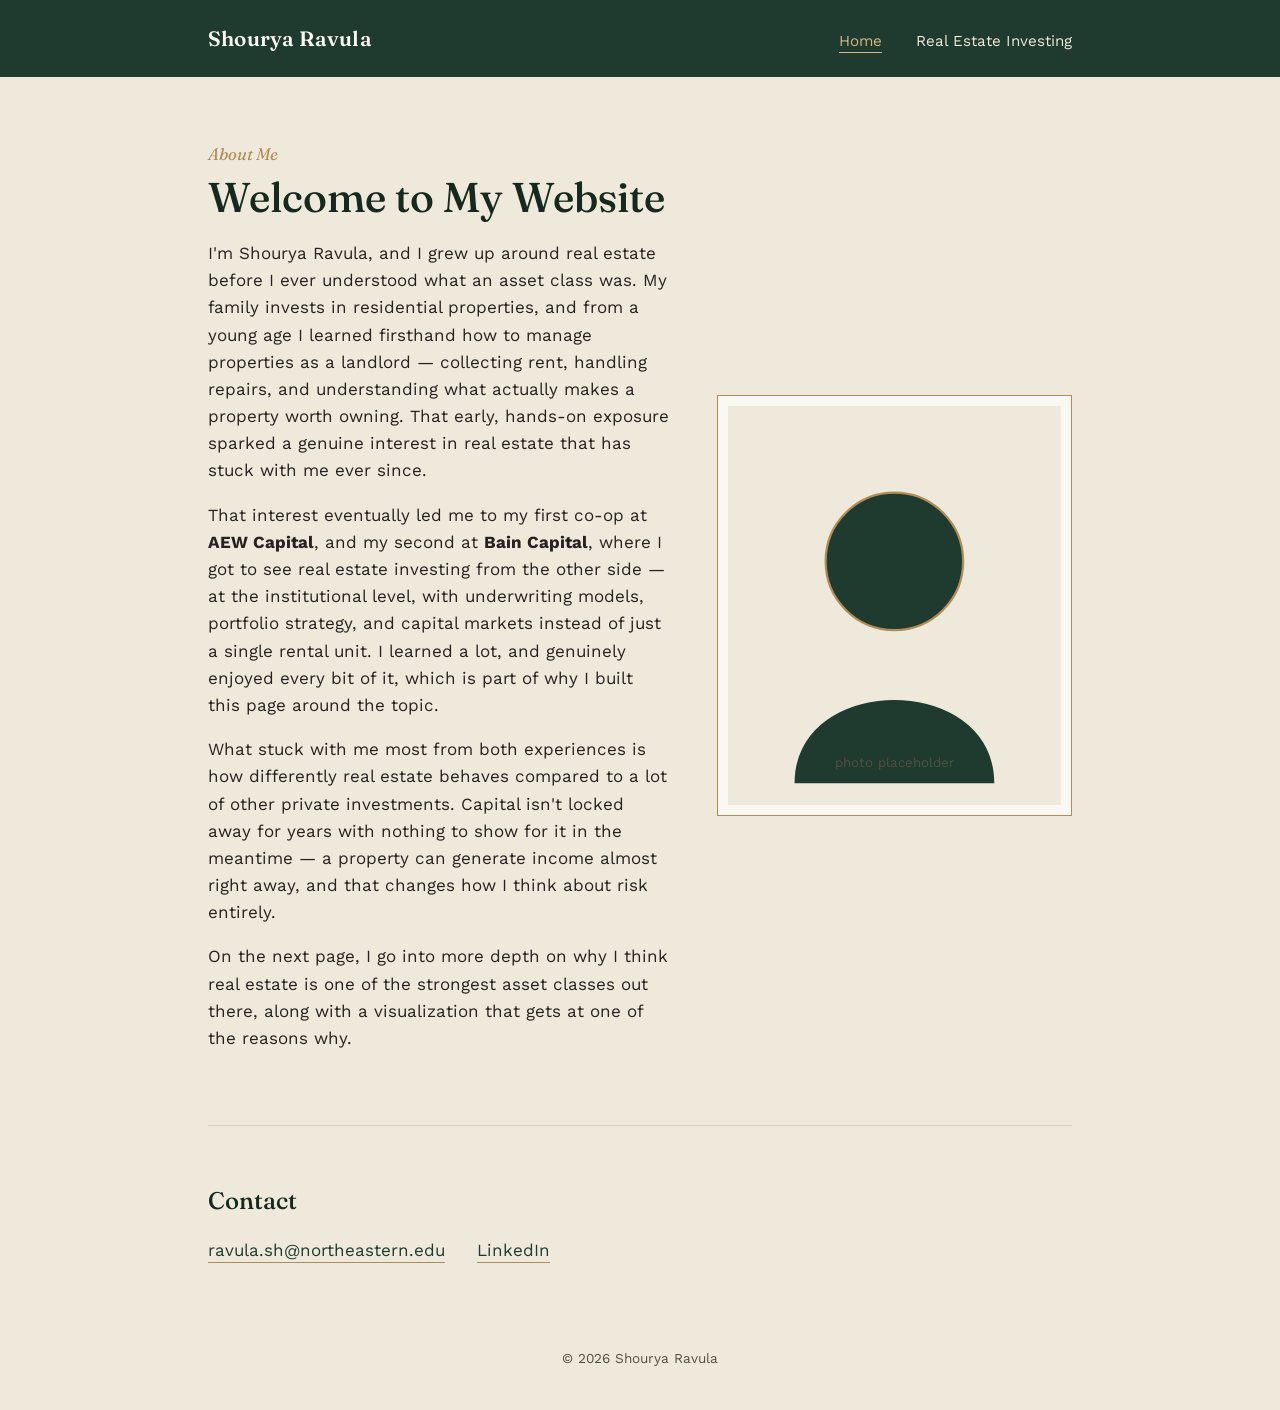
==== index.html @ 09271bcb "Add files via upload" ====
<!DOCTYPE html>
<html lang="en">
<head>
<meta charset="UTF-8">
<meta name="viewport" content="width=device-width, initial-scale=1">
<title>Shourya Ravula</title>
<link rel="stylesheet" href="styles.css">
</head>
<body>

<header class="site-header">
  <div class="header-inner">
    <a href="index.html" class="site-name">Shourya Ravula</a>
    <nav class="site-nav">
      <a href="index.html" class="active">Home</a>
      <a href="real-estate.html">Real Estate Investing</a>
    </nav>
  </div>
</header>

<main>

  <section class="hero">
    <div>
      <div class="hero-kicker">About Me</div>
      <h1>Welcome to My Website</h1>
      <p>
        I'm Shourya Ravula, and I grew up around real estate before I ever understood
        what an asset class was. My family invests in residential properties, and
        from a young age I learned firsthand how to manage properties as a landlord —
        collecting rent, handling repairs, and understanding what actually makes a
        property worth owning. That early, hands-on exposure sparked a genuine
        interest in real estate that has stuck with me ever since.
      </p>
      <p>
        That interest eventually led me to my first co-op at <strong>AEW Capital</strong>,
        and my second at <strong>Bain Capital</strong>, where I got to see real estate
        investing from the other side — at the institutional level, with
        underwriting models, portfolio strategy, and capital markets instead of
        just a single rental unit. I learned a lot, and genuinely enjoyed every bit
        of it, which is part of why I built this page around the topic.
      </p>
      <p>
        What stuck with me most from both experiences is how differently real
        estate behaves compared to a lot of other private investments. Capital
        isn't locked away for years with nothing to show for it in the
        meantime — a property can generate income almost right away, and that
        changes how I think about risk entirely.
      </p>
      <p>
        On the next page, I go into more depth on why I think real estate is one
        of the strongest asset classes out there, along with a visualization that
        gets at one of the reasons why.
      </p>
    </div>

    <div class="hero-portrait">
      <!-- Placeholder portrait illustration -->
      <svg viewBox="0 0 300 360" xmlns="http://www.w3.org/2000/svg">
        <rect width="300" height="360" fill="#EFE9DC"/>
        <circle cx="150" cy="140" r="62" fill="#1F3A2E"/>
        <path d="M 60 340 C 60 240 240 240 240 340 Z" fill="#1F3A2E"/>
        <circle cx="150" cy="140" r="62" fill="none" stroke="#B08D57" stroke-width="2"/>
        <text x="150" y="325" text-anchor="middle" font-family="Work Sans, sans-serif" font-size="12" fill="#52503f">photo placeholder</text>
      </svg>
    </div>
  </section>

  <section id="contact">
    <h2>Contact</h2>
    <ul class="contact-list">
      <li><a href="mailto:ravula.sh@northeastern.edu">ravula.sh@northeastern.edu</a></li>
      <li><a href="https://www.linkedin.com/in/shouryaravula" target="_blank" rel="noopener">LinkedIn</a></li>
    </ul>
  </section>

</main>

<footer>
  &copy; 2026 Shourya Ravula
</footer>

</body>
</html>
---- styles.css ----
@import url('https://fonts.googleapis.com/css2?family=Fraunces:ital,opsz,wght@0,9..144,400;0,9..144,500;0,9..144,600;1,9..144,500&family=Work+Sans:wght@400;500;600&display=swap');

:root {
  --evergreen: #1F3A2E;
  --evergreen-deep: #16291F;
  --stone: #EFE9DC;
  --paper: #FAF8F3;
  --brass: #B08D57;
  --brass-light: #D4B785;
  --ink: #24231F;
  --ink-soft: #52503f;
  --rule: #d8d0bd;

  --display: 'Fraunces', serif;
  --body: 'Work Sans', sans-serif;

  --max-width: 920px;
}

* {
  box-sizing: border-box;
}

html {
  scroll-behavior: smooth;
}

body {
  margin: 0;
  background: var(--stone);
  color: var(--ink);
  font-family: var(--body);
  font-size: 17px;
  line-height: 1.6;
}

a {
  color: var(--evergreen);
}

a:hover {
  color: var(--brass);
}

/* ---------- Header / Nav ---------- */

header.site-header {
  background: var(--evergreen);
  padding: 22px 0;
}

.header-inner {
  max-width: var(--max-width);
  margin: 0 auto;
  padding: 0 28px;
  display: flex;
  justify-content: space-between;
  align-items: baseline;
}

.site-name {
  color: var(--paper);
  font-family: var(--display);
  font-weight: 600;
  font-size: 1.3rem;
  text-decoration: none;
  letter-spacing: 0.01em;
}

nav.site-nav a {
  color: var(--stone);
  text-decoration: none;
  font-size: 0.95rem;
  margin-left: 28px;
  padding-bottom: 2px;
  border-bottom: 1px solid transparent;
}

nav.site-nav a:hover,
nav.site-nav a.active {
  color: var(--brass-light);
  border-bottom-color: var(--brass-light);
}

/* ---------- Layout wrappers ---------- */

main {
  max-width: var(--max-width);
  margin: 0 auto;
  padding: 0 28px;
}

section {
  padding: 56px 0;
}

section + section {
  border-top: 1px solid var(--rule);
}

/* ---------- Headings ---------- */

h1 {
  font-family: var(--display);
  font-weight: 500;
  font-size: 2.6rem;
  line-height: 1.15;
  margin: 0 0 18px;
  color: var(--evergreen-deep);
}

h2 {
  font-family: var(--display);
  font-weight: 500;
  font-size: 1.5rem;
  color: var(--evergreen-deep);
  margin: 0 0 16px;
}

h2.section-sub {
  font-size: 1.15rem;
  font-style: italic;
  color: var(--ink-soft);
  font-weight: 400;
}

p {
  max-width: 68ch;
  color: var(--ink);
}

/* ---------- Hero (home page) ---------- */

.hero {
  display: grid;
  grid-template-columns: 1.3fr 1fr;
  gap: 48px;
  align-items: center;
  padding-top: 64px;
}

.hero-portrait {
  background: var(--paper);
  border: 1px solid var(--brass);
  padding: 10px;
}

.hero-portrait svg {
  display: block;
  width: 100%;
  height: auto;
}

.hero-kicker {
  font-family: var(--display);
  font-style: italic;
  color: var(--brass);
  font-size: 1.05rem;
  margin-bottom: 6px;
}

/* ---------- Two-column body (second page) ---------- */

.split {
  display: grid;
  grid-template-columns: 1fr 1fr;
  gap: 44px;
  align-items: start;
}

.split figure {
  margin: 0;
  background: var(--paper);
  border: 1px solid var(--rule);
  padding: 8px;
}

.split figure svg {
  display: block;
  width: 100%;
  height: auto;
}

.split figcaption {
  font-size: 0.85rem;
  color: var(--ink-soft);
  padding: 10px 6px 2px;
}

/* ---------- Lists ---------- */

ul.reasons {
  list-style: none;
  margin: 0;
  padding: 0;
}

ul.reasons li {
  position: relative;
  padding: 14px 0 14px 28px;
  border-bottom: 1px solid var(--rule);
}

ul.reasons li:first-child {
  border-top: 1px solid var(--rule);
}

ul.reasons li::before {
  content: "";
  position: absolute;
  left: 0;
  top: 22px;
  width: 10px;
  height: 10px;
  background: var(--brass);
  border-radius: 50%;
}

ul.reasons strong {
  font-family: var(--display);
  font-weight: 500;
  color: var(--evergreen-deep);
}

/* ---------- Chart section ---------- */

.chart-wrap {
  background: var(--paper);
  border: 1px solid var(--rule);
  padding: 28px 28px 20px;
}

#chart {
  width: 100%;
}

.chart-caption {
  font-size: 0.85rem;
  color: var(--ink-soft);
  margin-top: 10px;
}

.tooltip {
  position: absolute;
  pointer-events: none;
  background: var(--evergreen-deep);
  color: var(--paper);
  padding: 8px 12px;
  font-size: 0.82rem;
  font-family: var(--body);
  border-radius: 2px;
  opacity: 0;
  transition: opacity 0.12s ease;
}

/* ---------- Contact ---------- */

.contact-list {
  list-style: none;
  padding: 0;
  margin: 0;
  display: flex;
  gap: 32px;
  flex-wrap: wrap;
}

.contact-list a {
  text-decoration: none;
  border-bottom: 1px solid var(--brass);
  padding-bottom: 2px;
}

/* ---------- Footer ---------- */

footer {
  text-align: center;
  padding: 28px 0 40px;
  color: var(--ink-soft);
  font-size: 0.85rem;
}

/* ---------- Responsive ---------- */

@media (max-width: 720px) {
  .hero,
  .split {
    grid-template-columns: 1fr;
  }
  h1 {
    font-size: 2rem;
  }
  .header-inner {
    flex-direction: column;
    align-items: flex-start;
    gap: 10px;
  }
  nav.site-nav a {
    margin-left: 0;
    margin-right: 20px;
  }
}
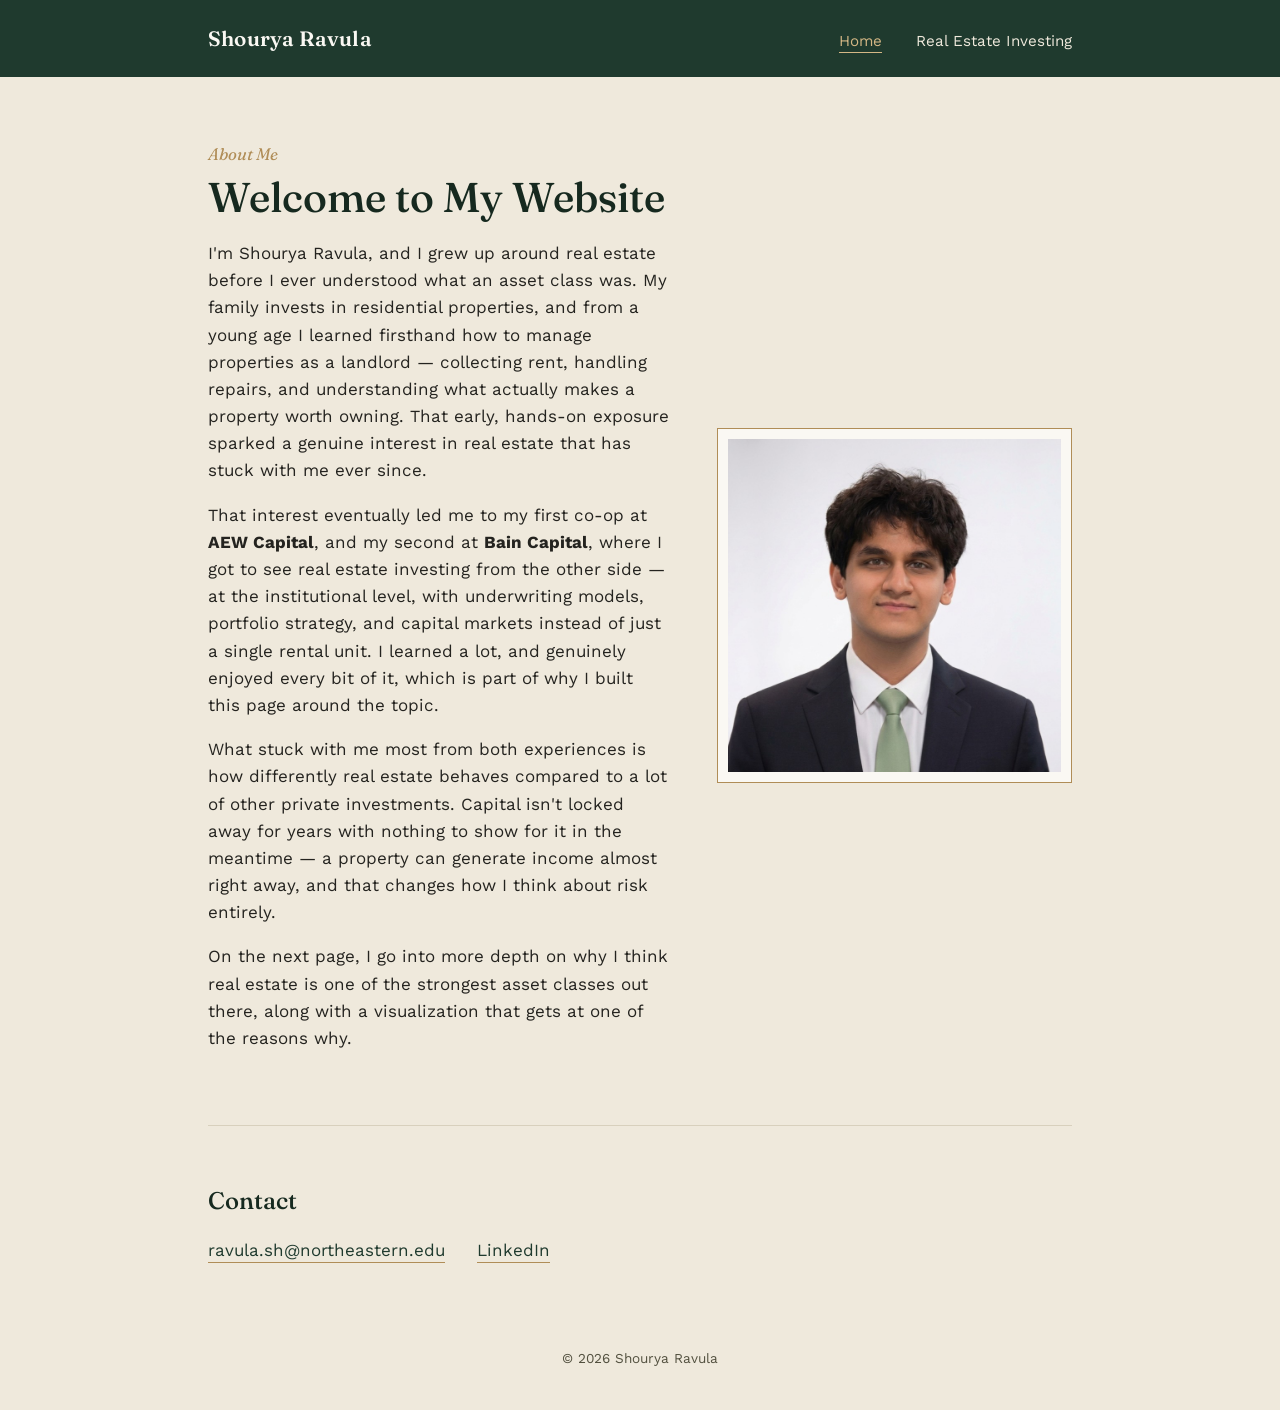
==== commit a50a1e8c: "Add files via upload" ====
--- a/index.html
+++ b/index.html
@@ -55,14 +55,7 @@
     </div>
 
     <div class="hero-portrait">
-      <!-- Placeholder portrait illustration -->
-      <svg viewBox="0 0 300 360" xmlns="http://www.w3.org/2000/svg">
-        <rect width="300" height="360" fill="#EFE9DC"/>
-        <circle cx="150" cy="140" r="62" fill="#1F3A2E"/>
-        <path d="M 60 340 C 60 240 240 240 240 340 Z" fill="#1F3A2E"/>
-        <circle cx="150" cy="140" r="62" fill="none" stroke="#B08D57" stroke-width="2"/>
-        <text x="150" y="325" text-anchor="middle" font-family="Work Sans, sans-serif" font-size="12" fill="#52503f">photo placeholder</text>
-      </svg>
+      <img src="headshot.png" alt="Shourya Ravula">
     </div>
   </section>
 
--- a/styles.css
+++ b/styles.css
@@ -145,10 +145,12 @@
   padding: 10px;
 }
 
-.hero-portrait svg {
+.hero-portrait svg,
+.hero-portrait img {
   display: block;
   width: 100%;
   height: auto;
+  object-fit: cover;
 }
 
 .hero-kicker {
